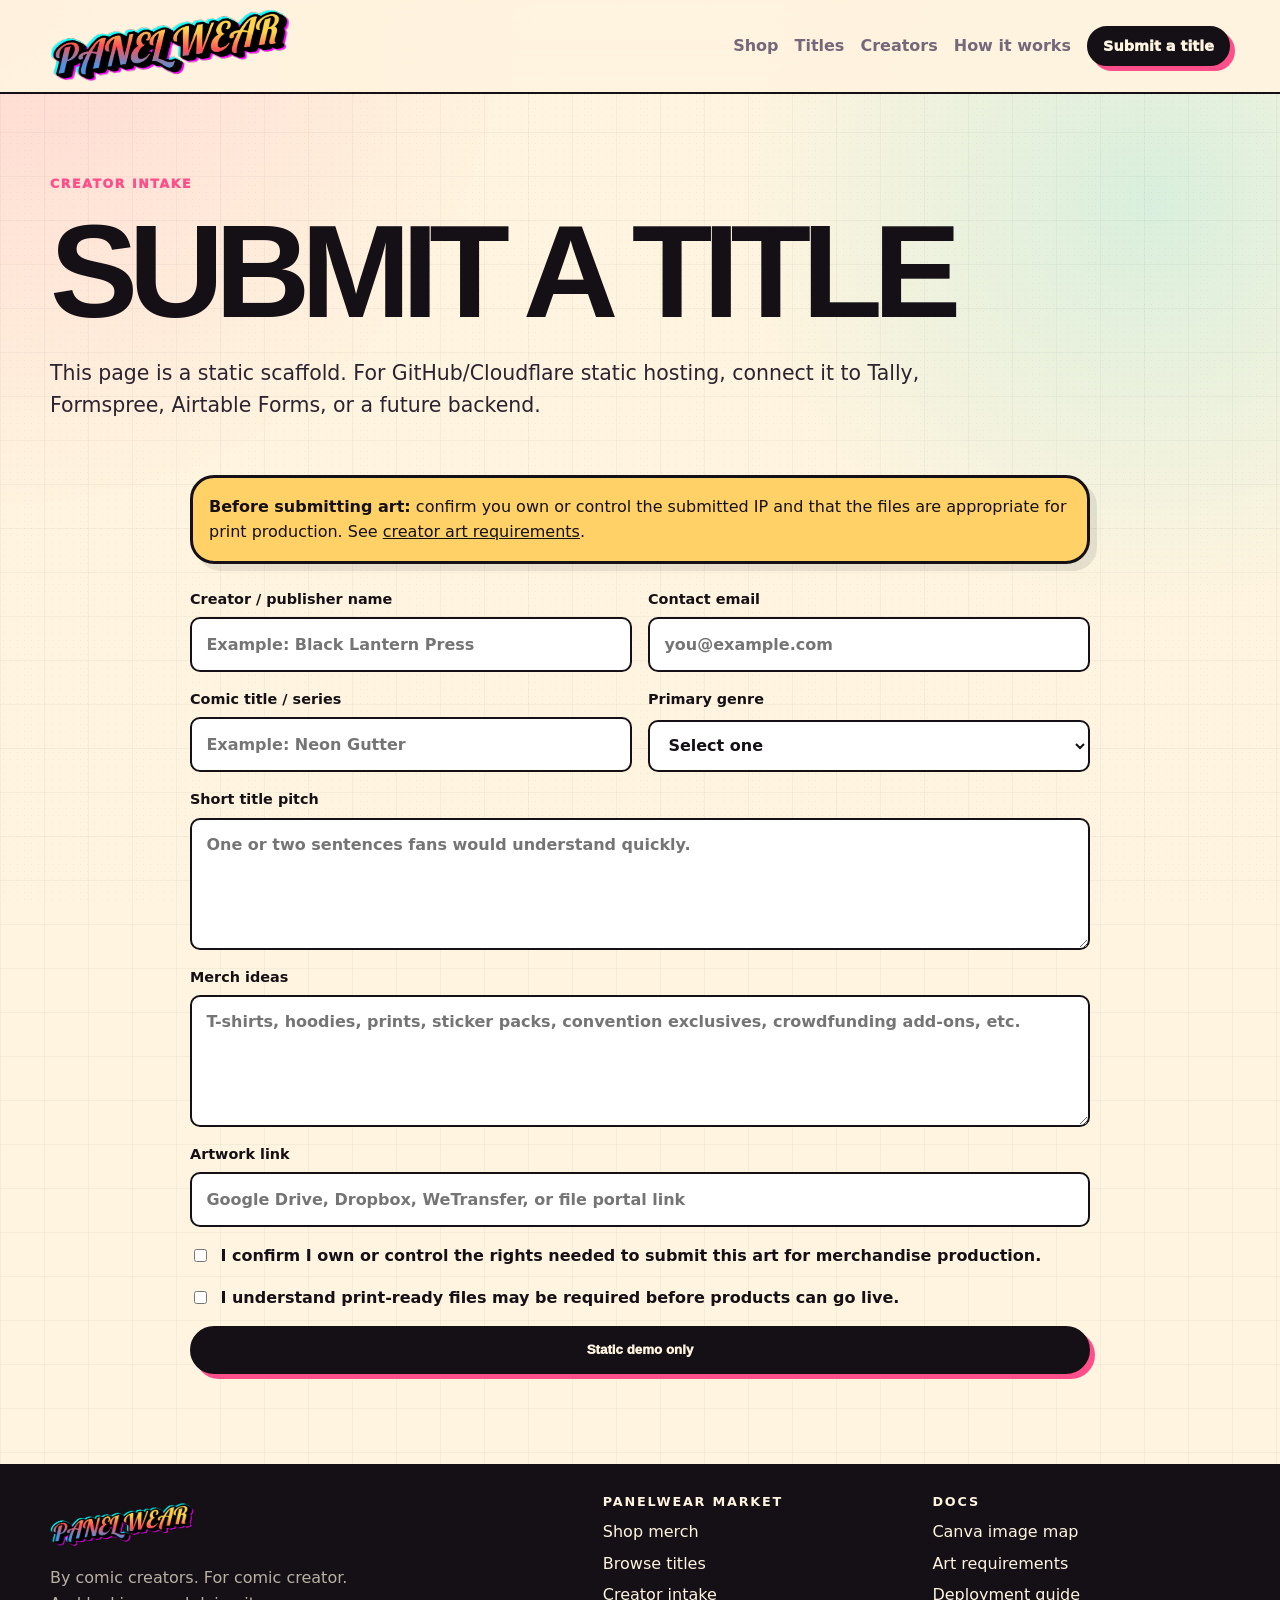
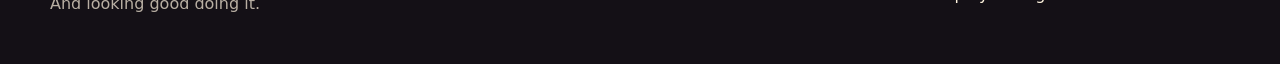
==== creator-apply.html @ 2995022f "Initial Panelwear Market prototype" ====
<!doctype html>
<html lang="en">
<head>
  <meta charset="utf-8" />
  <meta name="viewport" content="width=device-width, initial-scale=1" />
  <link rel="preconnect" href="https://fonts.googleapis.com">
  <link rel="stylesheet" href="assets/css/styles.css" />
  <title>Creator Intake | Panelwear Market</title>
  <meta name="description" content="Submit an independent comic title for merchandise consideration." />
</head>
<body data-page="creator-apply">
  <a class="skip-link" href="#main">Skip to content</a>
  <header class="site-header">
    <nav class="nav shell" aria-label="Primary navigation">
<a class="brand brand--image" href="index.html" aria-label="Panelwear Market home">
  <img src="assets/images/panelwear-logo.svg" alt="Panelwear Market" />
</a>
      <button class="nav__toggle" aria-expanded="false" aria-controls="navMenu">
        <span class="sr-only">Toggle navigation</span>
        <span aria-hidden="true"></span>
        <span aria-hidden="true"></span>
        <span aria-hidden="true"></span>
      </button>
      <div class="nav__menu" id="navMenu">
        <a href="shop.html">Shop</a>
        <a href="titles.html">Titles</a>
        <a href="creators.html">Creators</a>
        <a href="how-it-works.html">How it works</a>
        <a class="button button--small" href="creator-apply.html">Submit a title</a>
      </div>
    </nav>
  </header>
  <main id="main">
    <section class="page-hero shell">
      <p class="eyebrow">Creator intake</p>
      <h1>Submit a title</h1>
      <p class="lede">This page is a static scaffold. For GitHub/Cloudflare static hosting, connect it to Tally, Formspree, Airtable Forms, or a future backend.</p>
    </section>

    <section class="section shell section--tight narrow">
      <div class="form-note">
        <strong>Before submitting art:</strong> confirm you own or control the submitted IP and that the files are appropriate for print production.
        See <a href="docs/creator-art-requirements.md">creator art requirements</a>.
      </div>

      <form class="intake-form" action="#" method="POST">
        <div class="form-grid">
          <label class="field">
            <span>Creator / publisher name</span>
            <input name="creator_name" required placeholder="Example: Black Lantern Press" />
          </label>
          <label class="field">
            <span>Contact email</span>
            <input name="email" type="email" required placeholder="you@example.com" />
          </label>
          <label class="field">
            <span>Comic title / series</span>
            <input name="title" required placeholder="Example: Neon Gutter" />
          </label>
          <label class="field">
            <span>Primary genre</span>
            <select name="genre" required>
              <option value="">Select one</option>
              <option>Action / Adventure</option>
              <option>Fantasy</option>
              <option>Horror</option>
              <option>Sci-Fi</option>
              <option>Slice of Life</option>
              <option>Superhero</option>
              <option>Other</option>
            </select>
          </label>
        </div>
        <label class="field">
          <span>Short title pitch</span>
          <textarea name="pitch" rows="4" placeholder="One or two sentences fans would understand quickly."></textarea>
        </label>
        <label class="field">
          <span>Merch ideas</span>
          <textarea name="merch_ideas" rows="4" placeholder="T-shirts, hoodies, prints, sticker packs, convention exclusives, crowdfunding add-ons, etc."></textarea>
        </label>
        <label class="field">
          <span>Artwork link</span>
          <input name="artwork_link" type="url" placeholder="Google Drive, Dropbox, WeTransfer, or file portal link" />
        </label>
        <label class="checkbox">
          <input name="rights_confirmed" type="checkbox" required />
          <span>I confirm I own or control the rights needed to submit this art for merchandise production.</span>
        </label>
        <label class="checkbox">
          <input name="quality_confirmed" type="checkbox" required />
          <span>I understand print-ready files may be required before products can go live.</span>
        </label>
        <button class="button" type="submit">Static demo only</button>
      </form>
    </section>
  </main>
  <footer class="site-footer">
    <div class="shell footer-grid">
      <div>
<a class="brand brand--image brand--footer" href="index.html">
  <img src="assets/images/panelwear-logo.svg" alt="Panelwear Market" />
</a>
        <p>By comic creators. For comic creator. <br>And looking good doing it.</p>
      </div>
      <div>
        <h2 class="footer-heading">Panelwear Market</h2>
        <a href="shop.html">Shop merch</a>
        <a href="titles.html">Browse titles</a>
        <a href="creator-apply.html">Creator intake</a>
      </div>
      <div>
        <h2 class="footer-heading">Docs</h2>
        <a href="docs/canva-image-map.md">Canva image map</a>
        <a href="docs/creator-art-requirements.md">Art requirements</a>
        <a href="docs/deployment-guide.md">Deployment guide</a>
      </div>
    </div>
  </footer>
  <script src="assets/js/app.js"></script>
</body>
</html>
---- assets/css/styles.css ----
:root {
  --ink: #141016;
  --ink-soft: #2b2330;
  --paper: #fff4df;
  --paper-2: #f5e4c7;
  --paper-3: #fffaf0;
  --muted: #74687a;
  --line: rgba(20, 16, 22, 0.16);
  --pink: #ff4f8b;
  --cyan: #2bd8d2;
  --yellow: #ffd166;
  --green: #a7f070;
  --white: #ffffff;
  --shadow: 0 26px 80px rgba(20, 16, 22, 0.18);
  --radius-xl: 34px;
  --radius-lg: 24px;
  --radius-md: 16px;
  --radius-sm: 10px;
  --max: 1180px;
  --font: Inter, ui-sans-serif, system-ui, -apple-system, BlinkMacSystemFont, "Segoe UI", sans-serif;
  --display: "Arial Black", Impact, Haettenschweiler, "Arial Narrow Bold", sans-serif;
}

* {
  box-sizing: border-box;
}

html {
  scroll-behavior: smooth;
}

body {
  min-height: 100vh;
  margin: 0;
  color: var(--ink);
  background:
    radial-gradient(circle at top left, rgba(255, 79, 139, 0.17), transparent 32rem),
    radial-gradient(circle at 90% 12%, rgba(43, 216, 210, 0.18), transparent 26rem),
    linear-gradient(90deg, rgba(20, 16, 22, 0.035) 1px, transparent 1px) 0 0 / 44px 44px,
    linear-gradient(rgba(20, 16, 22, 0.035) 1px, transparent 1px) 0 0 / 44px 44px,
    var(--paper);
  font-family: var(--font);
  line-height: 1.6;
}

body::before {
  content: "";
  position: fixed;
  inset: 0;
  pointer-events: none;
  z-index: -1;
  opacity: 0.42;
  background-image:
    radial-gradient(rgba(20, 16, 22, 0.12) 0.7px, transparent 0.7px);
  background-size: 7px 7px;
}

a {
  color: inherit;
}

img {
  display: block;
  width: 100%;
  max-width: 100%;
}

code {
  padding: 0.12rem 0.35rem;
  background: rgba(20, 16, 22, 0.08);
  border-radius: 0.35rem;
}

.shell {
  width: min(var(--max), calc(100% - 2rem));
  margin-inline: auto;
}

.narrow {
  max-width: 900px;
}

.skip-link {
  position: absolute;
  z-index: 99;
  left: 1rem;
  top: 0.75rem;
  padding: 0.65rem 1rem;
  color: var(--paper);
  background: var(--ink);
  border-radius: 999px;
  transform: translateY(-160%);
}

.skip-link:focus {
  transform: translateY(0);
}

.sr-only {
  position: absolute;
  inline-size: 1px;
  block-size: 1px;
  overflow: hidden;
  clip: rect(0 0 0 0);
}

.site-header {
  position: sticky;
  top: 0;
  z-index: 50;
  border-bottom: 2px solid var(--ink);
  background: rgba(255, 244, 223, 0.92);
  backdrop-filter: blur(18px);
}

.nav {
  min-height: 76px;
  display: flex;
  align-items: center;
  justify-content: space-between;
  gap: 1.2rem;
}

.brand--image img {
  width: auto;
  height: 92px;
  max-width: 240px;
  object-fit: contain;
}

.brand--footer.brand--image img {
  height: 48px;

}

@media (max-width: 720px) {
  .brand--image img {
    height: 40px;
    max-width: 180px;
  }
}

.brand {
  display: inline-flex;
  align-items: center;
  gap: 0.75rem;
  color: var(--ink);
  text-decoration: none;
  font-weight: 1000;
  letter-spacing: -0.04em;
}

.brand__mark {
  display: grid;
  place-items: center;
  width: 44px;
  height: 44px;
  color: var(--paper);
  background: var(--ink);
  border: 3px solid var(--ink);
  border-radius: 13px;
  box-shadow: 5px 5px 0 var(--pink);
  font-family: var(--display);
  line-height: 1;
}

.brand__text {
  font-size: clamp(1rem, 2vw, 1.25rem);
}

.nav__menu {
  display: flex;
  align-items: center;
  gap: 1rem;
}

.nav__menu a:not(.button) {
  color: var(--muted);
  font-weight: 900;
  text-decoration: none;
}

.nav__menu a:not(.button):hover,
.nav__menu a:not(.button):focus {
  color: var(--ink);
}

.nav__toggle {
  display: none;
  width: 46px;
  height: 44px;
  background: var(--paper);
  border: 2px solid var(--ink);
  border-radius: var(--radius-sm);
  cursor: pointer;
}

.nav__toggle span[aria-hidden="true"] {
  display: block;
  width: 22px;
  height: 2px;
  margin: 4px auto;
  background: var(--ink);
}

.button {
  display: inline-flex;
  min-height: 48px;
  align-items: center;
  justify-content: center;
  gap: 0.4rem;
  padding: 0.82rem 1.15rem;
  color: var(--paper);
  background: var(--ink);
  border: 2px solid var(--ink);
  border-radius: 999px;
  box-shadow: 5px 5px 0 var(--pink);
  font-weight: 1000;
  line-height: 1;
  text-decoration: none;
  cursor: pointer;
  transition: transform 150ms ease, box-shadow 150ms ease;
}

.button:hover,
.button:focus {
  transform: translate(-2px, -2px);
  box-shadow: 8px 8px 0 var(--pink);
}

.button--small {
  min-height: 40px;
  padding: 0.62rem 0.88rem;
  font-size: 0.9rem;
}

.button--ghost {
  color: var(--ink);
  background: transparent;
  box-shadow: 5px 5px 0 var(--cyan);
}

.button--light {
  color: var(--ink);
  background: var(--paper);
  box-shadow: 5px 5px 0 var(--yellow);
}

.text-link,
.text-button {
  color: var(--ink);
  font-weight: 1000;
  text-decoration: underline;
  text-decoration-thickness: 0.18em;
  text-underline-offset: 0.24em;
}

.text-button {
  padding: 0;
  border: 0;
  background: transparent;
  font: inherit;
  cursor: pointer;
}

.eyebrow {
  margin: 0 0 0.8rem;
  color: var(--pink);
  font-size: 0.78rem;
  font-weight: 1000;
  letter-spacing: 0.13em;
  text-transform: uppercase;
}

h1,
h2,
h3 {
  margin: 0;
  line-height: 0.98;
}

h1,
h2 {
  font-family: var(--display);
  letter-spacing: -0.07em;
  text-transform: uppercase;
}

h1 {
  max-width: 12ch;
  font-size: clamp(3.4rem, 12vw, 8.25rem);
}

h2 {
  font-size: clamp(2.15rem, 6.8vw, 4.75rem);
}

h3 {
  letter-spacing: -0.04em;
  font-size: 1.35rem;
}

.lede,
.hero__lede {
  max-width: 70ch;
  color: var(--ink-soft);
  font-size: clamp(1.05rem, 2vw, 1.28rem);
}

.hero {
  display: grid;
  align-items: center;
  gap: clamp(2rem, 6vw, 5rem);
  padding-block: clamp(3rem, 8vw, 7rem);
}

.hero--home {
  grid-template-columns: minmax(0, 0.95fr) minmax(320px, 1.05fr);
}

.hero__actions {
  display: flex;
  flex-wrap: wrap;
  gap: 1rem;
  margin-top: 1.55rem;
}

.frame {
  overflow: hidden;
  border: 4px solid var(--ink);
  border-radius: var(--radius-xl);
  background: var(--paper-3);
  box-shadow: var(--shadow);
}

.frame figcaption {
  padding: 0.65rem 0.85rem;
  border-top: 2px solid var(--ink);
  background: var(--paper-3);
  color: var(--muted);
  font-size: 0.86rem;
  font-weight: 800;
}

.frame--tilt {
  transform: rotate(1.4deg);
}

.frame--light {
  background: rgba(255, 255, 255, 0.08);
  border-color: rgba(255, 244, 223, 0.42);
}

.frame--light figcaption {
  color: rgba(255, 244, 223, 0.78);
  background: rgba(255, 255, 255, 0.06);
  border-color: rgba(255, 244, 223, 0.28);
}

.ticker {
  overflow: hidden;
  border-block: 3px solid var(--ink);
  background: var(--ink);
  color: var(--paper);
}

.ticker__track {
  display: flex;
  width: max-content;
  gap: 1rem;
  padding-block: 0.7rem;
  animation: slide 28s linear infinite;
}

.ticker__track span {
  display: inline-flex;
  align-items: center;
  gap: 1rem;
  font-family: var(--display);
  font-size: clamp(1rem, 2vw, 1.25rem);
  letter-spacing: -0.04em;
  text-transform: uppercase;
  white-space: nowrap;
}

.ticker__track span::after {
  content: "•";
  color: var(--yellow);
}

@keyframes slide {
  from { transform: translateX(1rem); }
  to { transform: translateX(-50%); }
}

.section {
  padding-block: clamp(3.5rem, 7vw, 6rem);
}

.section--tight {
  padding-top: 0;
}

.section__heading {
  display: flex;
  align-items: end;
  justify-content: space-between;
  gap: 2rem;
  margin-bottom: 2rem;
}

.section__heading > p,
.section__heading div + p {
  max-width: 45ch;
  margin: 0;
  color: var(--muted);
  font-weight: 650;
}

.page-hero {
  padding-block: clamp(2.5rem, 7vw, 5rem) 2rem;
}

.page-hero h1 {
  max-width: 14ch;
}

.featured-title {
  display: grid;
  grid-template-columns: 0.88fr 1.12fr;
  gap: 1rem;
  align-items: stretch;
  padding: 1rem;
  border: 4px solid var(--ink);
  border-radius: var(--radius-xl);
  background: var(--paper-3);
  box-shadow: 10px 10px 0 rgba(20, 16, 22, 0.10);
}

.featured-title__art {
  min-height: 420px;
  overflow: hidden;
  border: 3px solid var(--ink);
  border-radius: var(--radius-lg);
  background: var(--paper);
}

.featured-title__art img {
  height: 100%;
  object-fit: cover;
}

.featured-title__copy {
  display: grid;
  align-content: center;
  gap: 1rem;
  padding: clamp(1rem, 4vw, 2rem);
}

.meta-row {
  display: flex;
  flex-wrap: wrap;
  gap: 0.45rem;
}

.pill {
  display: inline-flex;
  align-items: center;
  min-height: 30px;
  padding: 0.26rem 0.58rem;
  border: 1px solid var(--line);
  border-radius: 999px;
  background: var(--paper-2);
  color: var(--muted);
  font-size: 0.78rem;
  font-weight: 900;
}

.product-grid,
.title-grid,
.creator-grid {
  display: grid;
  gap: 1.1rem;
}

.product-grid {
  grid-template-columns: repeat(4, minmax(0, 1fr));
}

.title-grid {
  grid-template-columns: repeat(3, minmax(0, 1fr));
}

.creator-grid {
  grid-template-columns: repeat(2, minmax(0, 1fr));
}

.product-card,
.title-card,
.creator-card,
.step-card,
.note-card,
.callout,
.form-note {
  background: var(--paper-3);
  border: 3px solid var(--ink);
  border-radius: var(--radius-lg);
  box-shadow: 7px 7px 0 rgba(20, 16, 22, 0.09);
}

.product-card {
  display: grid;
  overflow: hidden;
}

.product-card__image {
  aspect-ratio: 1;
  overflow: hidden;
  border-bottom: 3px solid var(--ink);
  background: var(--paper-2);
}

.product-card__image img {
  height: 100%;
  object-fit: cover;
}

.product-card__body {
  display: grid;
  gap: 0.7rem;
  padding: 1rem;
}

.product-card h3 {
  font-family: var(--display);
  font-size: 1.55rem;
  line-height: 0.95;
  letter-spacing: -0.07em;
  text-transform: uppercase;
}

.product-card p,
.title-card p,
.creator-card p,
.step-card p,
.callout p {
  margin: 0;
  color: var(--muted);
}

.product-card__footer {
  display: flex;
  align-items: center;
  justify-content: space-between;
  gap: 0.75rem;
  margin-top: auto;
}

.price {
  color: var(--ink);
  font-size: 1.25rem;
  font-weight: 1000;
}

.filters {
  display: grid;
  grid-template-columns: 1.35fr 0.75fr 0.9fr;
  gap: 1rem;
  padding: 1rem;
  border: 3px solid var(--ink);
  border-radius: var(--radius-xl);
  background: rgba(255, 250, 240, 0.65);
}

.field {
  display: grid;
  gap: 0.38rem;
  font-weight: 900;
}

.field span {
  font-size: 0.9rem;
}

input,
select,
textarea {
  width: 100%;
  min-height: 48px;
  padding: 0.8rem 0.9rem;
  color: var(--ink);
  background: var(--white);
  border: 2px solid var(--ink);
  border-radius: var(--radius-sm);
  font: inherit;
}

textarea {
  resize: vertical;
}

input:focus,
select:focus,
textarea:focus,
button:focus-visible,
a:focus-visible {
  outline: 4px solid rgba(43, 216, 210, 0.55);
  outline-offset: 3px;
}

.result-meta {
  display: flex;
  align-items: center;
  justify-content: space-between;
  gap: 1rem;
  margin-block: 1rem 1.25rem;
  color: var(--muted);
  font-weight: 900;
}

.result-meta p {
  margin: 0;
}

.title-card {
  overflow: hidden;
  text-decoration: none;
  color: var(--ink);
}

.title-card__cover {
  aspect-ratio: 2 / 3;
  overflow: hidden;
  border-bottom: 3px solid var(--ink);
  background: var(--paper-2);
}

.title-card__cover img {
  height: 100%;
  object-fit: cover;
}

.title-card__body,
.creator-card {
  padding: 1rem;
}

.title-card h3 {
  font-family: var(--display);
  font-size: 2rem;
  letter-spacing: -0.07em;
  text-transform: uppercase;
}

.creator-card {
  display: grid;
  grid-template-columns: 110px 1fr;
  gap: 1rem;
  align-items: center;
}

.creator-card img {
  aspect-ratio: 1;
  object-fit: cover;
  border: 3px solid var(--ink);
  border-radius: 50%;
}

.creator-card h3 {
  font-family: var(--display);
  font-size: 1.8rem;
  letter-spacing: -0.06em;
  text-transform: uppercase;
}

.title-detail {
  display: grid;
  grid-template-columns: minmax(240px, 0.42fr) minmax(0, 0.58fr);
  gap: clamp(1.5rem, 5vw, 4rem);
  align-items: center;
  padding-block: clamp(2.5rem, 7vw, 5rem);
}

.title-detail__cover {
  overflow: hidden;
  border: 4px solid var(--ink);
  border-radius: var(--radius-xl);
  background: var(--paper-3);
  box-shadow: var(--shadow);
}

.title-detail__cover img {
  aspect-ratio: 2 / 3;
  object-fit: cover;
}

.title-detail h1 {
  max-width: 10ch;
}

.split {
  display: grid;
  grid-template-columns: minmax(0, 0.95fr) minmax(320px, 1.05fr);
  gap: clamp(2rem, 6vw, 5rem);
  align-items: center;
}

.section--ink {
  color: var(--paper);
  background:
    radial-gradient(circle at 10% 0%, rgba(255, 79, 139, 0.25), transparent 25rem),
    radial-gradient(circle at 90% 80%, rgba(43, 216, 210, 0.2), transparent 25rem),
    var(--ink);
}

.section--ink p {
  color: rgba(255, 244, 223, 0.78);
}

.steps {
  display: grid;
  grid-template-columns: repeat(5, minmax(0, 1fr));
  gap: 1rem;
}

.step-card {
  padding: 1rem;
}

.step-card span {
  display: grid;
  place-items: center;
  width: 3rem;
  height: 3rem;
  margin-bottom: 1rem;
  border: 3px solid var(--ink);
  border-radius: 50%;
  background: var(--yellow);
  font-weight: 1000;
}

.step-card h2 {
  font-family: var(--display);
  font-size: 1.65rem;
  line-height: 0.96;
}

.note-stack {
  display: grid;
  gap: 1rem;
}

.note-card {
  padding: 1rem;
  color: var(--ink);
  background: var(--paper);
}

.note-card strong,
.note-card span {
  display: block;
}

.callout {
  display: flex;
  align-items: center;
  justify-content: space-between;
  gap: 2rem;
  padding: clamp(1rem, 4vw, 2rem);
}

.callout h2 {
  max-width: 13ch;
}

.form-note {
  padding: 1rem;
  margin-bottom: 1.5rem;
  background: var(--yellow);
}

.intake-form {
  display: grid;
  gap: 1rem;
}

.form-grid {
  display: grid;
  grid-template-columns: repeat(2, minmax(0, 1fr));
  gap: 1rem;
}

.checkbox {
  display: flex;
  align-items: start;
  gap: 0.65rem;
  font-weight: 850;
}

.checkbox input {
  width: auto;
  min-height: auto;
  margin-top: 0.38rem;
}

.modal {
  width: min(760px, calc(100% - 2rem));
  padding: 0;
  border: 3px solid var(--ink);
  border-radius: var(--radius-xl);
  background: var(--paper);
  box-shadow: var(--shadow);
}

.modal::backdrop {
  background: rgba(20, 16, 22, 0.64);
}

.modal__close {
  position: absolute;
  right: 1rem;
  top: 1rem;
  display: grid;
  place-items: center;
  width: 42px;
  height: 42px;
  border: 2px solid var(--ink);
  border-radius: 999px;
  background: var(--white);
  font-size: 1.5rem;
  cursor: pointer;
  z-index: 2;
}

.modal__body {
  padding: 1rem;
}

.modal-product {
  display: grid;
  grid-template-columns: 0.85fr 1fr;
  gap: 1rem;
}

.modal-product img {
  border: 3px solid var(--ink);
  border-radius: var(--radius-lg);
}

.site-footer {
  padding-block: 2rem;
  color: var(--paper);
  background: var(--ink);
}

.footer-grid {
  display: grid;
  grid-template-columns: 1.4fr 0.8fr 0.8fr;
  gap: 2rem;
}

.footer-grid p {
  max-width: 42ch;
  color: rgba(255, 244, 223, 0.7);
}

.footer-grid a {
  display: block;
  color: var(--paper);
  text-decoration: none;
  margin-top: 0.35rem;
}

.footer-heading {
  margin: 0 0 0.7rem;
  font-family: var(--font);
  font-size: 0.8rem;
  letter-spacing: 0.14em;
  text-transform: uppercase;
}

.brand--footer {
  color: var(--paper);
}

.brand--footer .brand__mark {
  color: var(--ink);
  background: var(--paper);
  box-shadow: 5px 5px 0 var(--cyan);
}

.empty-state {
  padding: 2rem;
  border: 3px dashed var(--ink);
  border-radius: var(--radius-lg);
  text-align: center;
  color: var(--muted);
  font-weight: 900;
}

@media (max-width: 1050px) {
  .product-grid,
  .steps {
    grid-template-columns: repeat(2, minmax(0, 1fr));
  }

  .title-grid {
    grid-template-columns: repeat(2, minmax(0, 1fr));
  }

  .hero--home,
  .featured-title,
  .title-detail,
  .split,
  .filters,
  .modal-product {
    grid-template-columns: 1fr;
  }

  .featured-title__art {
    min-height: 280px;
  }
}

@media (max-width: 760px) {
  .nav__toggle {
    display: block;
  }

  .nav__menu {
    position: absolute;
    inset: 76px 1rem auto;
    display: none;
    padding: 1rem;
    border: 3px solid var(--ink);
    border-radius: var(--radius-lg);
    background: var(--paper);
    box-shadow: var(--shadow);
  }

  .nav__menu.is-open {
    display: grid;
  }

  .section__heading,
  .callout,
  .result-meta {
    align-items: start;
    flex-direction: column;
  }

  .product-grid,
  .title-grid,
  .creator-grid,
  .steps,
  .form-grid,
  .footer-grid {
    grid-template-columns: 1fr;
  }

  .creator-card {
    grid-template-columns: 84px 1fr;
  }

  .hero {
    padding-block-start: 2rem;
  }

  h1 {
    font-size: clamp(3rem, 18vw, 5rem);
  }
}
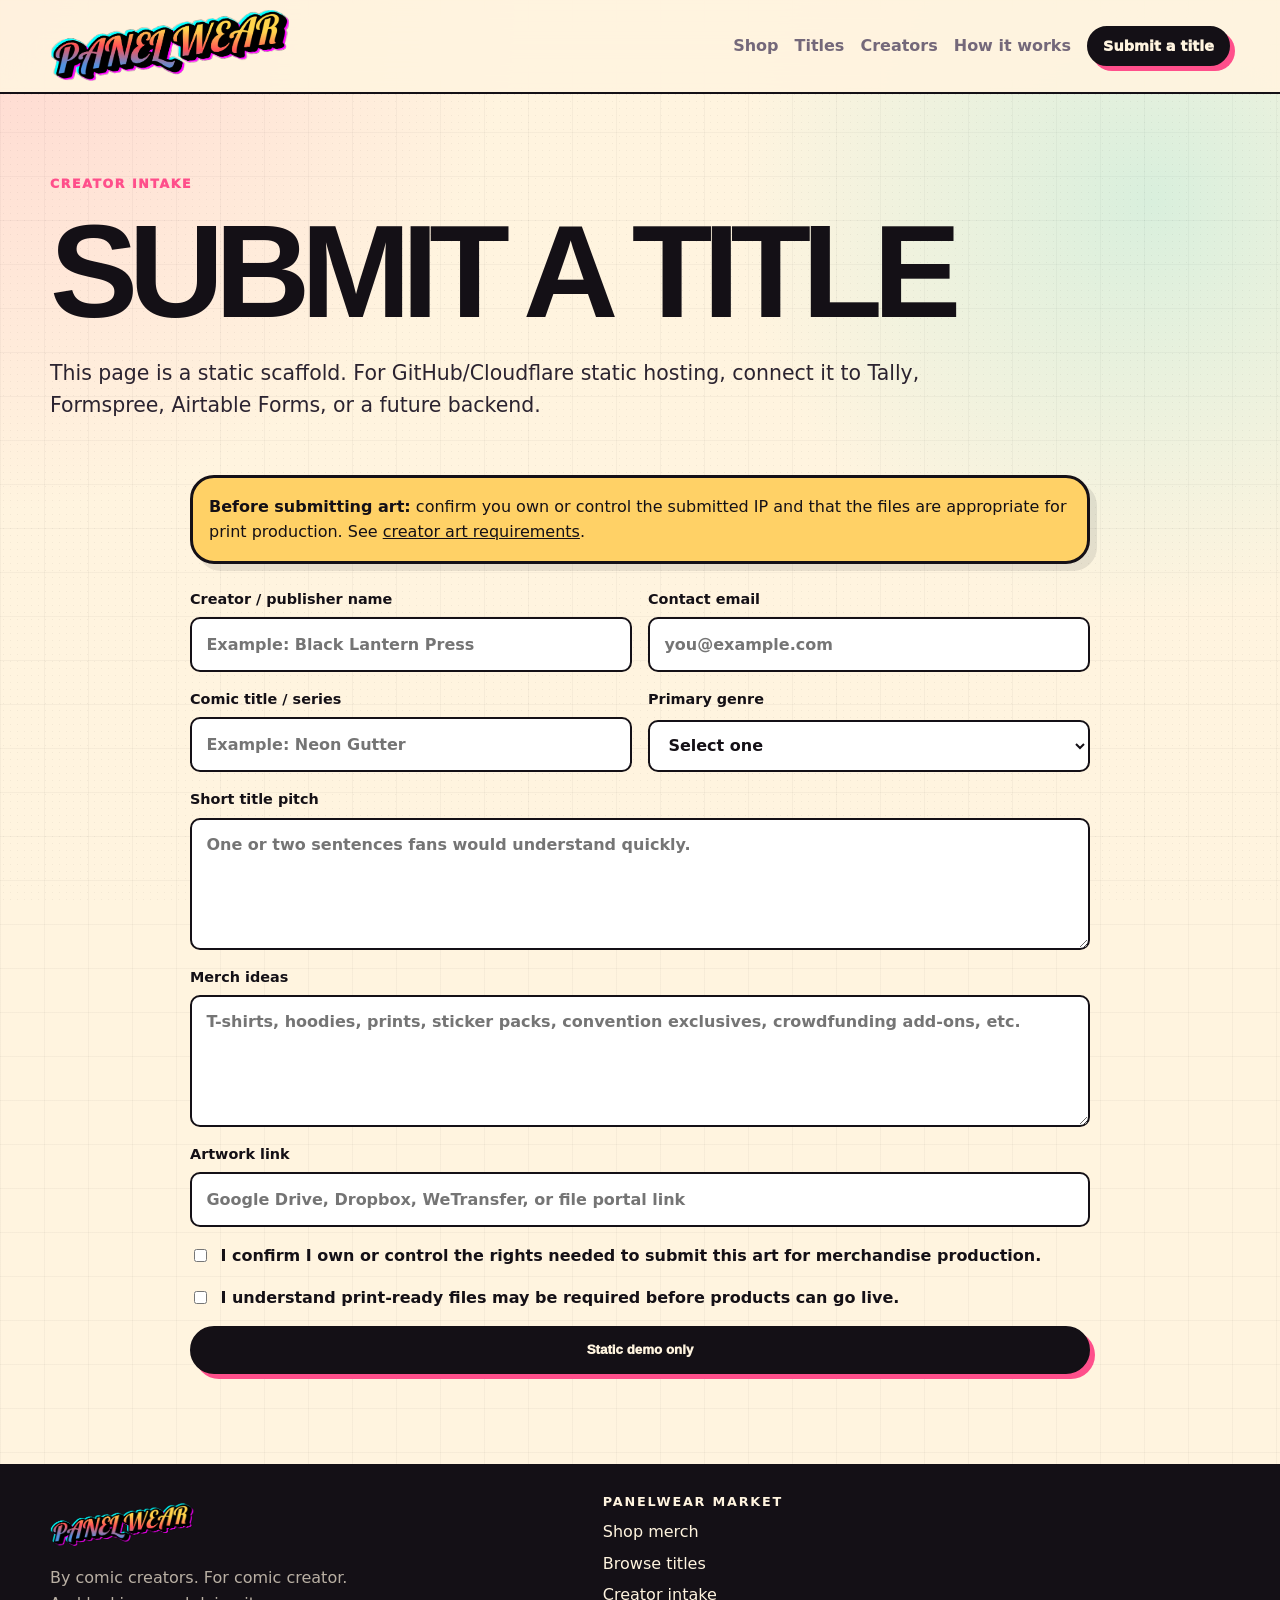
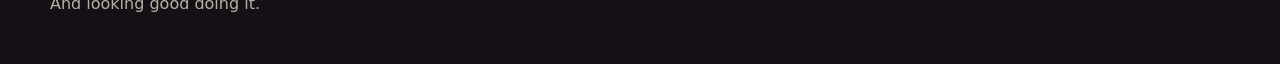
==== commit 22083fe4: "Update homepage artwork and styling" ====
--- a/creator-apply.html
+++ b/creator-apply.html
@@ -109,12 +109,6 @@
         <a href="titles.html">Browse titles</a>
         <a href="creator-apply.html">Creator intake</a>
       </div>
-      <div>
-        <h2 class="footer-heading">Docs</h2>
-        <a href="docs/canva-image-map.md">Canva image map</a>
-        <a href="docs/creator-art-requirements.md">Art requirements</a>
-        <a href="docs/deployment-guide.md">Deployment guide</a>
-      </div>
     </div>
   </footer>
   <script src="assets/js/app.js"></script>
